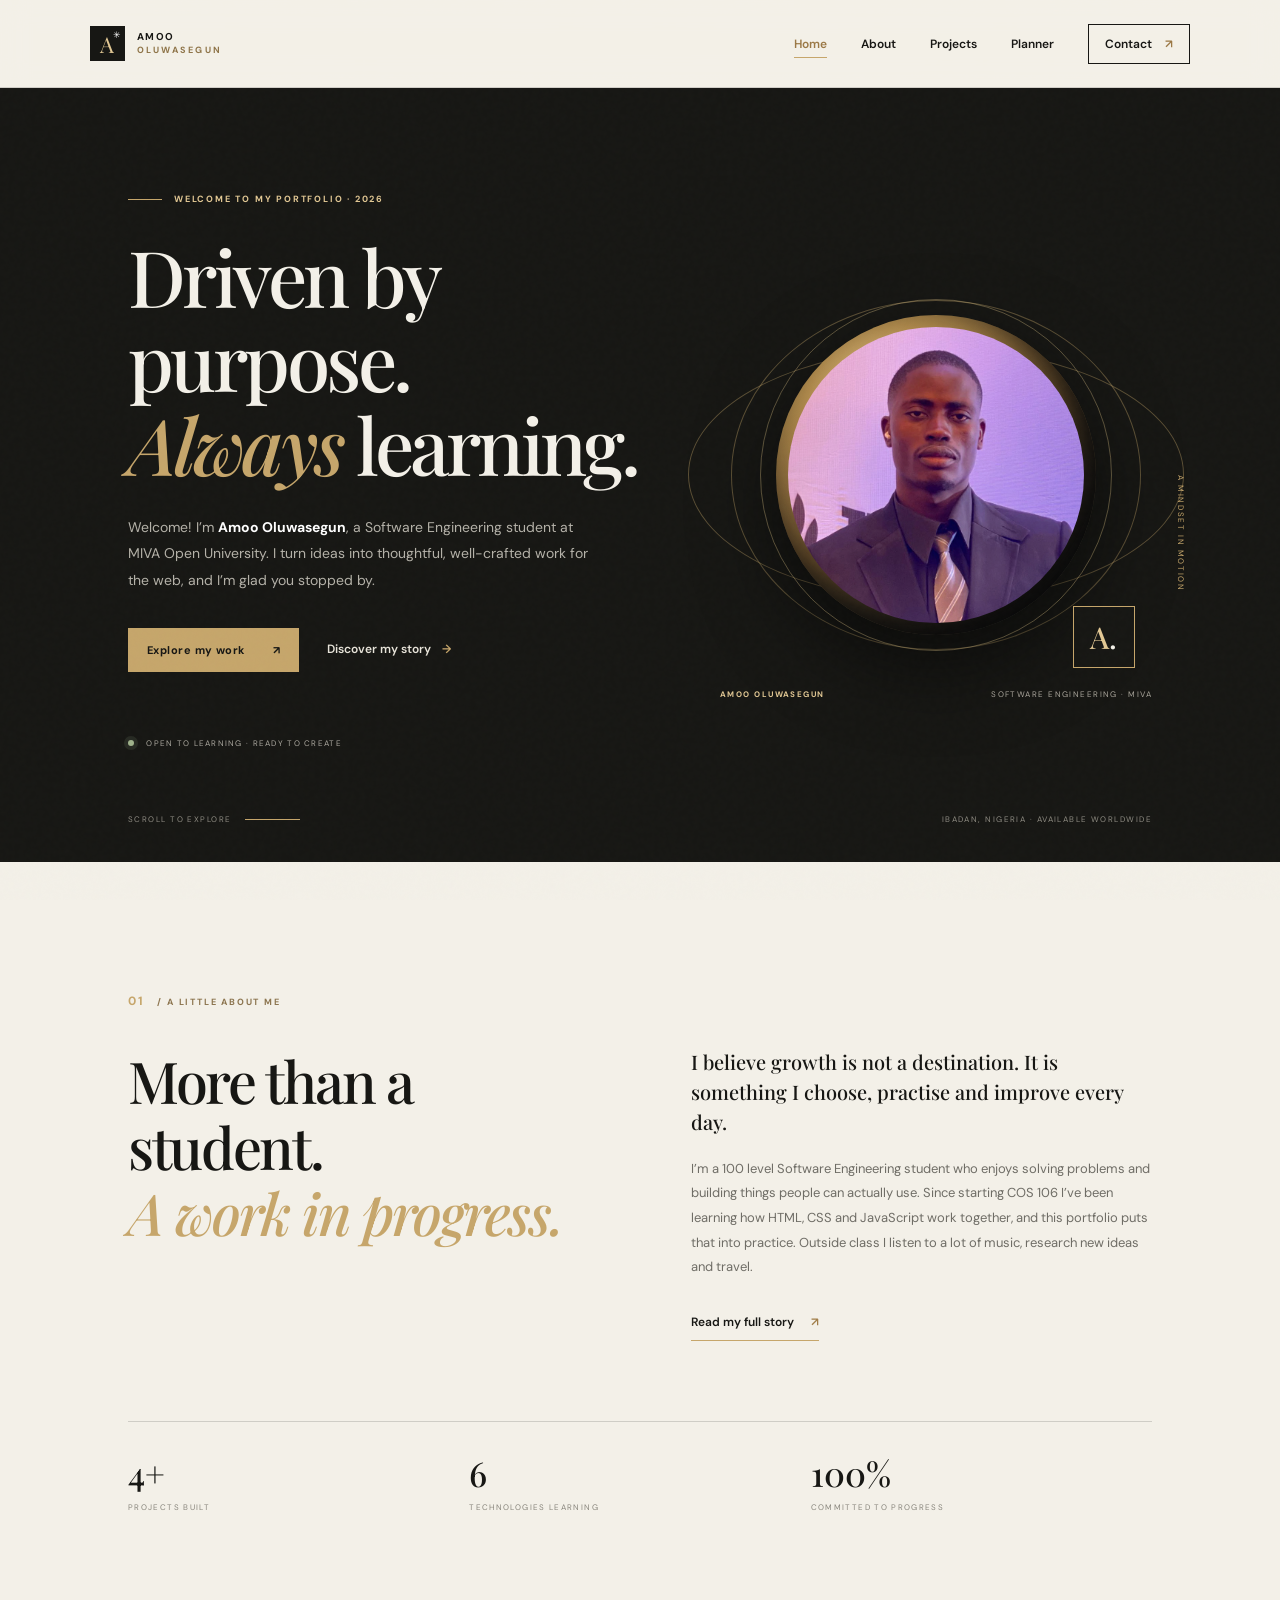
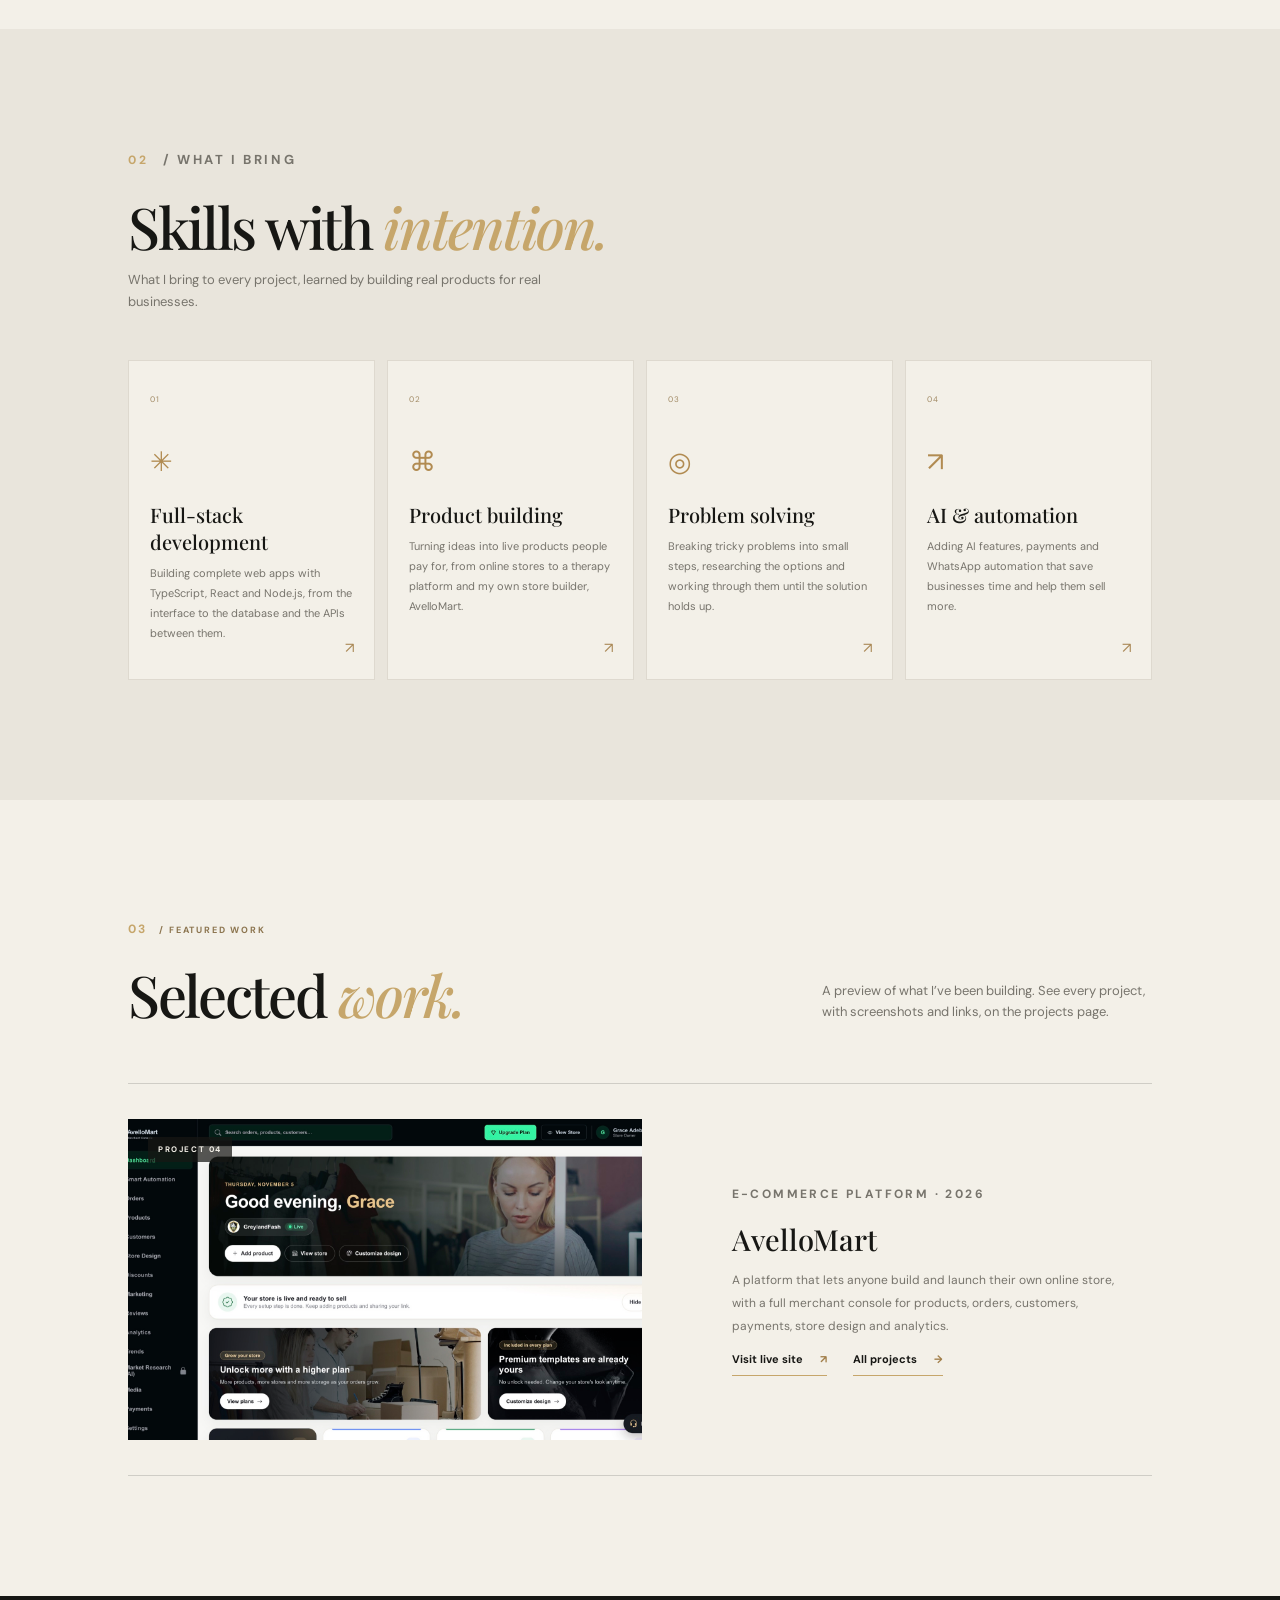
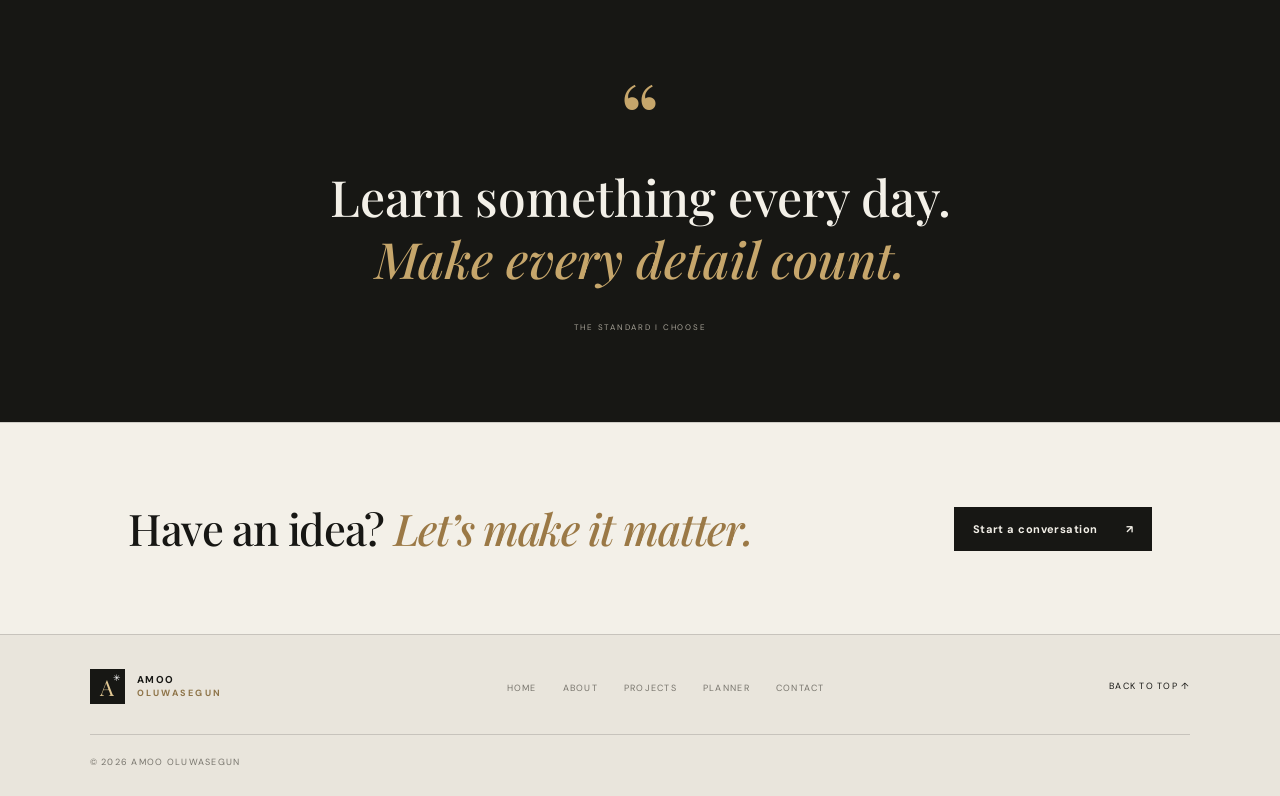
==== index.html @ 4a4f1aba "Initial commit: student portfolio and academic planner Five-page responsive portfolio for COS 106 (H" ====
<!DOCTYPE html>
<html lang="en" class="no-js">
<head>
  <meta charset="UTF-8">
  <meta name="viewport" content="width=device-width, initial-scale=1.0">
  <meta name="description" content="Personal portfolio of Amoo Oluwasegun, a Software Engineering student at MIVA Open University.">
  <meta name="author" content="Amoo Oluwasegun">
  <title>Amoo Oluwasegun | Student Portfolio</title>
  <link rel="icon" href="images/favicon.svg" type="image/svg+xml">
  <link rel="preconnect" href="https://fonts.googleapis.com">
  <link rel="preconnect" href="https://fonts.gstatic.com" crossorigin>
  <link href="https://fonts.googleapis.com/css2?family=DM+Sans:wght@400;500;600;700&family=Playfair+Display:ital,wght@0,500;0,600;0,700;1,500&display=swap" rel="stylesheet">
  <link rel="stylesheet" href="style.css">
</head>
<body id="top">
  <a class="skip-link" href="#main">Skip to main content</a>
  <div class="page-noise" aria-hidden="true"></div>

  <header class="site-header">
    <a class="brand" href="index.html" aria-label="Amoo Oluwasegun, home">
      <span class="brand-mark" aria-hidden="true">A<span>✳</span></span><span class="brand-name">AMOO <i>OLUWASEGUN</i></span>
    </a>
    <button class="menu-toggle" type="button" aria-label="Open navigation" aria-expanded="false" aria-controls="mainNav">
      <span></span><span></span>
    </button>
    <nav class="main-nav" id="mainNav" aria-label="Main navigation">
      <ul>
        <li><a href="index.html" aria-current="page">Home</a></li>
        <li><a href="about.html">About</a></li>
        <li><a href="projects.html">Projects</a></li>
        <li><a href="planner.html">Planner</a></li>
        <li><a href="contact.html" class="nav-contact">Contact <span aria-hidden="true">↗</span></a></li>
      </ul>
    </nav>
  </header>

  <main id="main">
    <!-- Hero: name, photograph and welcome message -->
    <section class="hero section-wrap" aria-labelledby="heroTitle">
      <div class="hero-copy reveal">
        <p class="eyebrow"><span class="eyebrow-line"></span> WELCOME TO MY PORTFOLIO · 2026</p>
        <h1 id="heroTitle">Driven by purpose.<br><em>Always</em> learning.</h1>
        <p class="hero-description">Welcome! I’m <strong>Amoo Oluwasegun</strong>, a Software Engineering student at MIVA Open University. I turn ideas into thoughtful, well-crafted work for the web, and I’m glad you stopped by.</p>
        <div class="hero-actions">
          <a class="button button-gold" href="projects.html">Explore my work <span aria-hidden="true">↗</span></a>
          <a class="text-link" href="about.html">Discover my story <span aria-hidden="true">→</span></a>
        </div>
        <p class="hero-footnote"><span class="status-dot"></span> OPEN TO LEARNING · READY TO CREATE</p>
      </div>

      <div class="hero-art reveal">
        <div class="art-orbit orbit-one" aria-hidden="true"></div>
        <div class="art-orbit orbit-two" aria-hidden="true"></div>
        <figure class="hero-portrait">
          <img src="images/profile-photo.jpg" alt="Portrait photograph of Amoo Oluwasegun in a black suit and tie" width="800" height="800">
        </figure>
        <div class="portrait-badge" aria-hidden="true">A<span>.</span></div>
        <div class="art-caption"><strong>AMOO OLUWASEGUN</strong><span>SOFTWARE ENGINEERING · MIVA</span></div>
        <div class="art-side-label" aria-hidden="true">A MINDSET IN MOTION</div>
      </div>

      <div class="hero-bottom" aria-hidden="true"><span>SCROLL TO EXPLORE</span><span class="scroll-line"></span><span>IBADAN, NIGERIA · AVAILABLE WORLDWIDE</span></div>
    </section>

    <!-- Brief biography -->
    <section class="intro section-wrap" aria-labelledby="bioTitle">
      <p class="section-kicker reveal"><span>01</span> / A LITTLE ABOUT ME</p>
      <div class="split">
        <h2 class="reveal" id="bioTitle">More than a student.<br><em>A work in progress.</em></h2>
        <div class="intro-text reveal">
          <p class="large-copy">I believe growth is not a destination. It is something I choose, practise and improve every day.</p>
          <p class="body-copy">I’m a 100 level Software Engineering student who enjoys solving problems and building 
            things people can actually use. Since starting COS 106 I’ve been learning how HTML, CSS and JavaScript work together, 
            and this portfolio puts that into practice. Outside class I listen to a lot of music, research new ideas and travel.</p>
          <a href="about.html" class="underlined-link">Read my full story <span aria-hidden="true">↗</span></a>
        </div>
      </div>
      <div class="stat-row reveal">
        <div><strong>4+</strong><span>PROJECTS BUILT</span></div>
        <div><strong>6</strong><span>TECHNOLOGIES LEARNING</span></div>
        <div><strong>100%</strong><span>COMMITTED TO PROGRESS</span></div>
      </div>
    </section>

    <!-- What I bring -->
    <section class="section section-alt section-wrap" aria-labelledby="skillsTitle">
      <div class="section-heading reveal">
        <p class="section-kicker"><span>02</span> / WHAT I BRING</p>
        <h2 id="skillsTitle">Skills with <em>intention.</em></h2>
        <p>What I bring to every project, learned by building real products for real businesses.</p>
      </div>
      <div class="skill-grid">
        <a class="skill-card reveal" href="about.html#skills"><span class="card-index">01</span><div class="skill-icon" aria-hidden="true">✳</div><h3>Full-stack development</h3><p>Building complete web apps with TypeScript, React and Node.js, from the interface to the database and the APIs between them.</p><span class="card-arrow" aria-hidden="true">↗</span></a>
        <a class="skill-card reveal" href="projects.html"><span class="card-index">02</span><div class="skill-icon" aria-hidden="true">⌘</div><h3>Product building</h3><p>Turning ideas into live products people pay for, from online stores to a therapy platform and my own store builder, AvelloMart.</p><span class="card-arrow" aria-hidden="true">↗</span></a>
        <a class="skill-card reveal" href="about.html#hobbies"><span class="card-index">03</span><div class="skill-icon" aria-hidden="true">◎</div><h3>Problem solving</h3><p>Breaking tricky problems into small steps, researching the options and working through them until the solution holds up.</p><span class="card-arrow" aria-hidden="true">↗</span></a>
        <a class="skill-card reveal" href="about.html#skills"><span class="card-index">04</span><div class="skill-icon" aria-hidden="true">↗</div><h3>AI &amp; automation</h3><p>Adding AI features, payments and WhatsApp automation that save businesses time and help them sell more.</p><span class="card-arrow" aria-hidden="true">↗</span></a>
      </div>
    </section>

    <!-- Featured work -->
    <section class="section section-wrap" aria-labelledby="featuredTitle">
      <div class="section-heading work-heading reveal">
        <div>
          <p class="section-kicker"><span>03</span> / FEATURED WORK</p>
          <h2 id="featuredTitle">Selected <em>work.</em></h2>
        </div>
        <p>A preview of what I’ve been building. See every project, with screenshots and links, on the projects page.</p>
      </div>
      <div class="project-list">
        <article class="project reveal">
          <figure class="project-shot">
            <img src="images/project-avellomart.jpg" alt="Screenshot of the AvelloMart merchant console dashboard with a sidebar menu, a store-is-live banner and quick actions to add products and customise the store design" width="1800" height="1020" loading="lazy">
            <figcaption>PROJECT 04</figcaption>
          </figure>
          <div class="project-info">
            <p class="project-meta">E-COMMERCE PLATFORM · 2026</p>
            <h3>AvelloMart</h3>
            <p>A platform that lets anyone build and launch their own online store, with a full merchant console for products, orders, customers, payments, store design and analytics.</p>
            <div class="project-links">
              <a href="https://avellomart.com" class="project-link" target="_blank" rel="noopener noreferrer">Visit live site <span aria-hidden="true">↗</span></a>
              <a href="projects.html" class="project-link">All projects <span aria-hidden="true">→</span></a>
            </div>
          </div>
        </article>
      </div>
    </section>

    <section class="quote-band" aria-label="Personal motto">
      <div class="quote-mark" aria-hidden="true">“</div>
      <blockquote>Learn something every day.<br><em>Make every detail count.</em></blockquote>
      <span>THE STANDARD I CHOOSE</span>
    </section>

    <section class="cta-band section-wrap" aria-label="Get in touch">
      <h2 class="reveal">Have an idea? <em>Let’s make it matter.</em></h2>
      <a class="button button-dark reveal" href="contact.html">Start a conversation <span aria-hidden="true">↗</span></a>
    </section>
  </main>

  <footer class="site-footer">
    <a class="brand" href="index.html" aria-label="Amoo Oluwasegun, home">
      <span class="brand-mark" aria-hidden="true">A<span>✳</span></span><span class="brand-name">AMOO <i>OLUWASEGUN</i></span>
    </a>
    <nav class="footer-nav" aria-label="Footer navigation">
      <ul>
        <li><a href="index.html" aria-current="page">Home</a></li>
        <li><a href="about.html">About</a></li>
        <li><a href="projects.html">Projects</a></li>
        <li><a href="planner.html">Planner</a></li>
        <li><a href="contact.html">Contact</a></li>
      </ul>
    </nav>
    <a href="#top" class="back-top">Back to top ↑</a>
    <div class="footer-bottom">
      <small>© <span id="year">2026</span> Amoo Oluwasegun</small>
    </div>
  </footer>

  <script src="js/main.js"></script>
</body>
</html>
---- style.css ----
/* ---------- 1. Design tokens ---------- */
:root {
  --ink: #171714;
  --ink-soft: #22221e;
  --paper: #f3f0e8;
  --paper-deep: #e9e5dc;
  --paper-dim: #d8d3c8;
  --gold: #c6a66b;
  --gold-light: #e2c894;
  --gold-deep: #9b7946;
  --muted: #77746c;
  --muted-dark: #b5b2a9;
  --line: rgba(23, 23, 20, 0.16);
  --line-dark: rgba(243, 240, 232, 0.14);
  --success: #5f7d4c;
  --danger: #a3473a;
  --serif: "Playfair Display", Georgia, serif;
  --sans: "DM Sans", Arial, sans-serif;
  --header-h: 88px;
  --ease: cubic-bezier(0.22, 0.61, 0.36, 1);
}

/* ---------- 2. Base & accessibility ---------- */
*,
*::before,
*::after {
  box-sizing: border-box;
}

html {
  scroll-behavior: smooth;
  scroll-padding-top: 100px;
}

body {
  margin: 0;
  background: var(--paper);
  color: var(--ink);
  font-family: var(--sans);
  font-size: 15px;
  line-height: 1.65;
  -webkit-font-smoothing: antialiased;
}

img,
video {
  max-width: 100%;
  height: auto;
  display: block;
}

h1,
h2,
h3,
p {
  margin-top: 0;
}

:focus-visible {
  outline: 2px solid var(--gold);
  outline-offset: 3px;
}

.skip-link {
  position: absolute;
  left: 16px;
  top: -60px;
  z-index: 100;
  background: var(--gold);
  color: var(--ink);
  padding: 10px 16px;
  font-weight: 700;
  font-size: 12px;
  text-decoration: none;
  transition: top 0.2s;
}

.skip-link:focus {
  top: 12px;
}

.visually-hidden {
  position: absolute !important;
  width: 1px;
  height: 1px;
  overflow: hidden;
  clip: rect(0 0 0 0);
  white-space: nowrap;
}

/* Subtle paper grain over the whole page */
.page-noise {
  position: fixed;
  inset: 0;
  pointer-events: none;
  z-index: 10;
  opacity: 0.12;
  background-image: url("data:image/svg+xml,%3Csvg viewBox='0 0 180 180' xmlns='http://www.w3.org/2000/svg'%3E%3Cfilter id='n'%3E%3CfeTurbulence type='fractalNoise' baseFrequency='.9' numOctaves='3' stitchTiles='stitch'/%3E%3C/filter%3E%3Crect width='100%25' height='100%25' filter='url(%23n)' opacity='.14'/%3E%3C/svg%3E");
}

/* ---------- 3. Header & navigation ---------- */
.site-header {
  height: var(--header-h);
  padding: 0 7vw;
  display: flex;
  align-items: center;
  justify-content: space-between;
  border-bottom: 1px solid var(--line);
  position: sticky;
  top: 0;
  background: rgba(243, 240, 232, 0.92);
  backdrop-filter: blur(14px);
  -webkit-backdrop-filter: blur(14px);
  z-index: 20;
  transition: box-shadow 0.3s;
}

.site-header.scrolled {
  box-shadow: 0 8px 30px rgba(23, 23, 20, 0.07);
}

.brand {
  display: flex;
  align-items: center;
  gap: 12px;
  text-decoration: none;
  color: var(--ink);
}

.brand-mark {
  width: 35px;
  height: 35px;
  background: var(--ink);
  color: var(--gold-light);
  display: grid;
  place-items: center;
  font-family: var(--serif);
  font-size: 22px;
  position: relative;
  transition: transform 0.4s var(--ease);
}

.brand:hover .brand-mark {
  transform: rotate(-8deg);
}

.brand-mark span {
  font-family: var(--sans);
  font-size: 9px;
  position: absolute;
  right: 4px;
  top: 2px;
  color: #fff;
}

.brand-name {
  font-size: 10px;
  letter-spacing: 0.16em;
  font-weight: 700;
  line-height: 1.5;
}

.brand-name i {
  display: block;
  font-style: normal;
  color: #8e7448;
  font-size: 9px;
  letter-spacing: 0.25em;
}

.main-nav ul {
  display: flex;
  align-items: center;
  gap: 34px;
  list-style: none;
  margin: 0;
  padding: 0;
}

.main-nav a {
  position: relative;
  color: var(--ink);
  text-decoration: none;
  font-size: 12px;
  font-weight: 600;
  padding: 6px 0;
  transition: color 0.2s;
}

/* Animated underline on hover / current page */
.main-nav a:not(.nav-contact)::after {
  content: "";
  position: absolute;
  left: 0;
  right: 0;
  bottom: 0;
  height: 1px;
  background: var(--gold);
  transform: scaleX(0);
  transform-origin: right;
  transition: transform 0.35s var(--ease);
}

.main-nav a:hover::after,
.main-nav a[aria-current="page"]::after {
  transform: scaleX(1);
  transform-origin: left;
}

.main-nav a:hover,
.main-nav a[aria-current="page"] {
  color: var(--gold-deep);
}

.main-nav .nav-contact {
  border: 1px solid var(--ink);
  padding: 11px 16px;
  transition: background 0.25s, color 0.25s;
}

.main-nav .nav-contact:hover,
.main-nav .nav-contact[aria-current="page"] {
  background: var(--ink);
  color: var(--paper);
}

.nav-contact span {
  color: var(--gold-deep);
  margin-left: 10px;
}

.menu-toggle {
  display: none;
  background: none;
  border: 0;
  cursor: pointer;
}

/* ---------- 4. Buttons & links ---------- */
.button {
  display: inline-flex;
  align-items: center;
  justify-content: center;
  gap: 28px;
  text-decoration: none;
  border: 0;
  padding: 15px 19px;
  font: 700 11px var(--sans);
  letter-spacing: 0.04em;
  cursor: pointer;
  transition: transform 0.2s, background 0.2s, color 0.2s;
}

.button:hover {
  transform: translateY(-3px);
}

.button span {
  transition: transform 0.25s var(--ease);
}

.button:hover span {
  transform: translate(3px, -3px);
}

.button-gold {
  background: var(--gold);
  color: var(--ink);
}

.button-gold:hover {
  background: var(--gold-light);
}

.button-dark {
  background: var(--ink);
  color: var(--paper);
}

.button-dark:hover {
  background: var(--ink-soft);
}

.button-ghost {
  background: transparent;
  color: var(--ink);
  border: 1px solid var(--line);
}

.button-ghost:hover {
  border-color: var(--ink);
}

.text-link {
  color: #e8e4da;
  text-decoration: none;
  font-size: 12px;
  font-weight: 600;
  transition: color 0.2s;
}

.text-link:hover {
  color: var(--gold-light);
}

.text-link span {
  margin-left: 8px;
  color: var(--gold);
}

.underlined-link,
.project-link {
  display: inline-block;
  color: var(--ink);
  text-decoration: none;
  font-size: 11px;
  font-weight: 700;
  border-bottom: 1px solid var(--gold);
  padding-bottom: 7px;
  transition: color 0.2s, border-color 0.2s;
}

.underlined-link {
  margin-top: 20px;
  font-size: 12px;
  font-weight: 600;
}

.underlined-link:hover,
.project-link:hover {
  color: var(--gold-deep);
  border-color: var(--ink);
}

.underlined-link span,
.project-link span {
  margin-left: 14px;
  color: #a17e49;
}

/* ---------- 5. Home hero ---------- */
.section-wrap {
  padding-left: 10vw;
  padding-right: 10vw;
}

.hero {
  min-height: 690px;
  background: var(--ink);
  color: var(--paper);
  padding-top: 104px;
  padding-bottom: 36px;
  position: relative;
  overflow: hidden;
  display: grid;
  grid-template-columns: 1.1fr 0.9fr;
  align-items: center;
  column-gap: 5vw;
}

.eyebrow,
.section-kicker,
.project-meta {
  font-size: 9px;
  letter-spacing: 0.2em;
  font-weight: 700;
}

.eyebrow {
  color: var(--gold-light);
  display: flex;
  align-items: center;
  gap: 12px;
}

.eyebrow-line {
  width: 34px;
  height: 1px;
  background: var(--gold);
}

h1 {
  font-family: var(--serif);
  font-size: clamp(48px, 6.1vw, 84px);
  font-weight: 500;
  line-height: 1.08;
  letter-spacing: -0.045em;
  margin: 27px 0;
}

h1 em,
h2 em {
  color: var(--gold);
  font-weight: 500;
}

.hero-description {
  max-width: 460px;
  color: var(--muted-dark);
  font-size: 14px;
  line-height: 1.9;
}

.hero-description strong {
  color: #fff;
}

.hero-actions {
  display: flex;
  align-items: center;
  flex-wrap: wrap;
  gap: 28px;
  margin-top: 34px;
}

.hero-footnote {
  font-size: 8px;
  letter-spacing: 0.16em;
  color: #aaa79e;
  margin-top: 65px;
}

.status-dot {
  display: inline-block;
  width: 6px;
  height: 6px;
  border-radius: 50%;
  background: #9fb28b;
  margin-right: 9px;
  box-shadow: 0 0 0 4px rgba(159, 178, 139, 0.12);
  animation: pulse 2.4s ease-in-out infinite;
}

.hero-art {
  height: 460px;
  position: relative;
  display: grid;
  place-items: center;
}

.art-orbit {
  position: absolute;
  border: 1px solid #c6a66b65;
  border-radius: 50%;
}

.orbit-one {
  width: 115%;
  height: 55%;
  animation: orbit-a 38s linear infinite;
}

.orbit-two {
  width: 95%;
  height: 76%;
  animation: orbit-b 52s linear infinite;
}

/* Student photograph inside the gold disc */
.hero-portrait {
  position: relative;
  width: min(28vw, 320px);
  aspect-ratio: 1;
  margin: 0;
  padding: 12px;
  border-radius: 50%;
  background: radial-gradient(circle at 35% 28%, #e4ca91 0, #b28c4d 26%, #72552f 56%, #2b2924 78%);
  box-shadow: inset -22px -25px 45px #090909, 0 30px 80px #0008;
}

.hero-portrait::after {
  content: "";
  position: absolute;
  inset: -16px;
  border: 1px solid #e5c88b55;
  border-radius: 50%;
}

.hero-portrait img {
  width: 100%;
  height: 100%;
  object-fit: cover;
  border-radius: 50%;
  filter: grayscale(0.1) contrast(1.04);
  transition: transform 0.8s var(--ease), filter 0.6s;
}

.hero-portrait:hover img {
  transform: scale(1.03);
  filter: none;
}

.portrait-badge {
  position: absolute;
  right: 4%;
  bottom: 8%;
  width: 62px;
  height: 62px;
  display: flex;
  align-items: center;
  justify-content: center;
  background: var(--ink);
  border: 1px solid var(--gold);
  color: var(--gold-light);
  font: 500 30px var(--serif);
  z-index: 2;
}

.portrait-badge span {
  color: var(--paper);
}

.art-caption {
  position: absolute;
  bottom: 4px;
  left: 0;
  right: 0;
  display: flex;
  justify-content: space-between;
  font-size: 8px;
  letter-spacing: 0.18em;
  color: #a9a59b;
}

.art-caption strong {
  color: var(--gold-light);
  font-weight: 700;
}

.art-side-label {
  position: absolute;
  right: -35px;
  top: 50%;
  writing-mode: vertical-rl;
  font-size: 8px;
  letter-spacing: 0.2em;
  color: var(--gold);
}

.hero-bottom {
  grid-column: 1 / -1;
  display: flex;
  align-items: center;
  gap: 14px;
  margin-top: 55px;
  font-size: 8px;
  letter-spacing: 0.18em;
  color: #8e8b82;
}

.scroll-line {
  height: 1px;
  width: 55px;
  background: var(--gold);
  transform-origin: left;
  animation: grow 2.6s var(--ease) infinite;
}

.hero-bottom span:last-child {
  margin-left: auto;
}

/* ---------- 6. Inner-page hero & breadcrumb ---------- */
.page-hero {
  background: var(--ink);
  color: var(--paper);
  padding-top: 70px;
  padding-bottom: 90px;
  position: relative;
  overflow: hidden;
}

.page-hero::before,
.page-hero::after {
  content: "";
  position: absolute;
  border-radius: 50%;
  border: 1px solid #c6a66b45;
  pointer-events: none;
}

.page-hero::before {
  width: 520px;
  height: 520px;
  right: -140px;
  top: -170px;
  box-shadow: 0 0 0 40px #c6a66b08, 0 0 0 90px #c6a66b05;
}

.page-hero::after {
  width: 260px;
  height: 260px;
  right: 9vw;
  bottom: -150px;
  background: radial-gradient(circle at 35% 28%, #e4ca9155 0, #72552f33 60%, transparent 70%);
}

.page-hero h1 {
  max-width: 840px;
  position: relative;
}

.page-hero .lead {
  max-width: 540px;
  color: var(--muted-dark);
  font-size: 14px;
  line-height: 1.9;
  position: relative;
}

.breadcrumb {
  list-style: none;
  display: flex;
  gap: 10px;
  padding: 0;
  margin: 0 0 54px;
  font-size: 9px;
  letter-spacing: 0.2em;
  font-weight: 700;
  text-transform: uppercase;
  color: #8e8b82;
}

.breadcrumb li + li::before {
  content: "/";
  margin-right: 10px;
  color: var(--gold);
}

.breadcrumb a {
  color: var(--muted-dark);
  text-decoration: none;
}

.breadcrumb a:hover {
  color: var(--gold-light);
}

.breadcrumb [aria-current="page"] {
  color: var(--gold-light);
}

/* ---------- 7. Shared section patterns ---------- */
.section {
  padding-top: 120px;
  padding-bottom: 120px;
}

.section-alt {
  background: var(--paper-deep);
}

.section-kicker {
  color: #8c754f;
}

.section-kicker span {
  color: var(--gold);
  font-size: 12px;
  margin-right: 9px;
}

.section-heading {
  max-width: 680px;
}

.section-heading h2 {
  margin: 22px 0 10px;
}

.intro h2,
.section-heading h2,
.contact h2,
.split h2 {
  font: 500 clamp(38px, 4.5vw, 60px) / 1.15 var(--serif);
  letter-spacing: -0.04em;
}

.section-heading > p,
.work-heading > p {
  font-size: 13px;
  color: var(--muted);
  max-width: 460px;
}

.work-heading {
  display: flex;
  justify-content: space-between;
  align-items: end;
  max-width: none;
  gap: 40px;
}

.work-heading > p {
  max-width: 330px;
  margin-bottom: 15px;
}

.body-copy {
  color: #6f6d66;
  font-size: 13px;
  line-height: 1.9;
}

.large-copy {
  font: 500 20px / 1.5 var(--serif);
}

.split {
  display: grid;
  grid-template-columns: 1fr 1fr;
  gap: 8vw;
  margin-top: 35px;
}

/* ---------- 8. Home: intro, skills, featured work ---------- */
.intro {
  padding-top: 130px;
  padding-bottom: 115px;
}

.intro-text {
  max-width: 500px;
}

.stat-row {
  display: grid;
  grid-template-columns: repeat(3, 1fr);
  border-top: 1px solid var(--line);
  margin-top: 80px;
  padding-top: 28px;
}

.stat-row div {
  display: flex;
  flex-direction: column;
  gap: 5px;
}

.stat-row strong {
  font: 500 34px var(--serif);
}

.stat-row span {
  font-size: 8px;
  letter-spacing: 0.17em;
  color: #88857c;
}

.skill-grid {
  display: grid;
  grid-template-columns: repeat(4, 1fr);
  gap: 12px;
  margin-top: 48px;
}

.skill-card {
  min-height: 270px;
  background: var(--paper);
  padding: 24px 21px;
  position: relative;
  border: 1px solid #ded9cf;
  color: inherit;
  text-decoration: none;
  display: block;
  transition: transform 0.25s, box-shadow 0.25s, border-color 0.25s;
}

.skill-card:hover {
  transform: translateY(-7px);
  box-shadow: 0 15px 35px #26201612;
  border-color: var(--gold);
}

.card-index {
  font-size: 8px;
  letter-spacing: 0.15em;
  color: #a18a65;
}

.skill-icon {
  font-size: 27px;
  color: #b18b51;
  margin: 30px 0 17px;
  transition: transform 0.4s var(--ease);
}

.skill-card:hover .skill-icon {
  transform: rotate(-12deg) scale(1.1);
}

.skill-card h3 {
  font: 500 20px var(--serif);
  margin-bottom: 9px;
}

.skill-card p {
  font-size: 11px;
  color: var(--muted);
  line-height: 1.8;
}

.card-arrow {
  position: absolute;
  right: 20px;
  bottom: 18px;
  color: #aa8957;
  transition: transform 0.25s var(--ease);
}

.skill-card:hover .card-arrow {
  transform: translate(3px, -3px);
}

/* ---------- 9. Projects page ---------- */
.project-list {
  margin-top: 45px;
}

.project {
  display: grid;
  grid-template-columns: 1.1fr 0.9fr;
  gap: 7vw;
  padding: 35px 0;
  border-top: 1px solid var(--line);
  align-items: center;
}

.project:last-child {
  border-bottom: 1px solid var(--line);
}

.project[hidden] {
  display: none;
}

.project-shot {
  margin: 0;
  position: relative;
  overflow: hidden;
  background: #20201d;
}

.project-shot img {
  width: 100%;
  aspect-ratio: 16 / 10;
  object-fit: cover;
  transition: transform 0.9s var(--ease);
}

.project:hover .project-shot img {
  transform: scale(1.035);
}

.project-shot figcaption {
  position: absolute;
  top: 18px;
  left: 20px;
  font-size: 8px;
  letter-spacing: 0.2em;
  font-weight: 700;
  color: var(--paper);
  background: rgba(23, 23, 20, 0.72);
  padding: 6px 10px;
}

.project-info {
  max-width: 400px;
}

.project-meta {
  color: #9a7d50;
}

.project-info h3 {
  font: 500 29px / 1.2 var(--serif);
  margin: 17px 0 12px;
}

.project-info p {
  font-size: 12px;
  color: var(--muted);
  line-height: 1.9;
}

.tag-list {
  list-style: none;
  display: flex;
  flex-wrap: wrap;
  gap: 6px;
  padding: 0;
  margin: 0 0 18px;
}

.tag-list li {
  font-size: 9px;
  letter-spacing: 0.12em;
  font-weight: 700;
  text-transform: uppercase;
  border: 1px solid var(--line);
  padding: 5px 9px;
  color: #6c6a63;
}

.project-links {
  display: flex;
  flex-wrap: wrap;
  gap: 26px;
}

.filter-bar {
  display: flex;
  flex-wrap: wrap;
  align-items: center;
  gap: 8px;
  margin-top: 40px;
}

.filter-btn {
  font: 700 10px var(--sans);
  letter-spacing: 0.14em;
  text-transform: uppercase;
  background: transparent;
  border: 1px solid var(--line);
  color: var(--ink);
  padding: 10px 16px;
  cursor: pointer;
  transition: background 0.2s, color 0.2s, border-color 0.2s;
}

.filter-btn:hover {
  border-color: var(--ink);
}

.filter-btn.active {
  background: var(--ink);
  color: var(--paper);
  border-color: var(--ink);
}

.filter-count {
  margin-left: auto;
  font-size: 10px;
  letter-spacing: 0.12em;
  color: var(--muted);
}

/* Data tables (education, project summary) */
.table-wrap {
  margin-top: 45px;
  overflow-x: auto;
  border-top: 1px solid var(--ink);
}

.data-table {
  width: 100%;
  border-collapse: collapse;
  font-size: 13px;
  min-width: 620px;
}

.data-table caption {
  caption-side: bottom;
  text-align: left;
  font-size: 10px;
  color: var(--muted);
  padding-top: 14px;
  letter-spacing: 0.04em;
}

.data-table th,
.data-table td {
  text-align: left;
  padding: 18px 16px 18px 0;
  border-bottom: 1px solid var(--line);
  vertical-align: top;
}

.data-table thead th {
  font-size: 9px;
  letter-spacing: 0.18em;
  text-transform: uppercase;
  color: #8c754f;
  font-weight: 700;
}

.data-table tbody th {
  font: 500 18px / 1.3 var(--serif);
}

.data-table tbody tr {
  transition: background 0.2s;
}

.data-table tbody tr:hover {
  background: rgba(198, 166, 107, 0.09);
}

.data-table td small {
  display: block;
  color: var(--muted);
  font-size: 11px;
}

.pill {
  display: inline-block;
  font-size: 9px;
  letter-spacing: 0.12em;
  font-weight: 700;
  text-transform: uppercase;
  padding: 4px 9px;
  border: 1px solid currentColor;
  white-space: nowrap;
}

.pill-progress {
  color: var(--gold-deep);
}

.pill-done {
  color: var(--success);
}

/* ---------- 10. About page ---------- */
.goal-list {
  list-style: none;
  counter-reset: goal;
  padding: 0;
  margin: 0;
}

.goal-list li {
  counter-increment: goal;
  display: grid;
  grid-template-columns: 54px 1fr;
  gap: 4px 16px;
  padding: 22px 0;
  border-top: 1px solid var(--line);
}

.goal-list li:last-child {
  border-bottom: 1px solid var(--line);
}

.goal-list li::before {
  content: "0" counter(goal);
  grid-row: span 2;
  font: 500 30px / 1 var(--serif);
  color: var(--gold);
}

.goal-list strong {
  font: 500 19px var(--serif);
}

.goal-list span {
  font-size: 12px;
  color: var(--muted);
  line-height: 1.8;
}

.meter-list {
  list-style: none;
  padding: 0;
  margin: 48px 0 0;
  display: grid;
  grid-template-columns: 1fr 1fr;
  gap: 30px 7vw;
}

.meter-head {
  display: flex;
  justify-content: space-between;
  font-size: 12px;
  font-weight: 600;
  margin-bottom: 10px;
}

.meter-head span:last-child {
  color: var(--gold-deep);
  font-variant-numeric: tabular-nums;
}

.meter {
  height: 3px;
  background: var(--paper-dim);
  overflow: hidden;
}

.meter span {
  display: block;
  height: 100%;
  width: var(--level);
  background: linear-gradient(90deg, var(--gold-deep), var(--gold));
  transform: scaleX(0);
  transform-origin: left;
  transition: transform 1.4s var(--ease) 0.2s;
}

.visible .meter span {
  transform: scaleX(1);
}

.also-list {
  margin-top: 46px;
  display: flex;
  flex-wrap: wrap;
  align-items: center;
  gap: 8px;
}

.also-list p {
  margin: 0 12px 0 0;
  font-size: 9px;
  letter-spacing: 0.2em;
  font-weight: 700;
  color: #8c754f;
}

.also-list .tag-list {
  margin: 0;
}

.media-grid {
  display: grid;
  grid-template-columns: 1.3fr 0.7fr;
  gap: 6vw;
  align-items: center;
  margin-top: 45px;
}

.video-frame {
  margin: 0;
  background: var(--ink);
  padding: 14px;
  box-shadow: 18px 20px 0 var(--gold);
}

.video-frame video {
  width: 100%;
  aspect-ratio: 16 / 9;
  background: #000;
  object-fit: cover;
}

.media-title {
  font: 500 clamp(34px, 3.6vw, 48px) / 1.15 var(--serif);
  letter-spacing: -0.03em;
  margin: 22px 0 14px;
}

.video-frame figcaption {
  font-size: 9px;
  letter-spacing: 0.16em;
  color: #a5a196;
  padding-top: 12px;
}

.hobby-grid {
  list-style: none;
  padding: 0;
  margin: 48px 0 0;
  display: grid;
  grid-template-columns: repeat(3, 1fr);
  gap: 1px;
  background: var(--line);
  border: 1px solid var(--line);
}

.hobby-grid li {
  background: var(--paper);
  padding: 30px 26px;
  transition: background 0.3s;
}

.hobby-grid li:hover {
  background: #fbf9f4;
}

.hobby-icon {
  font-size: 24px;
  color: #b18b51;
  display: inline-block;
  transition: transform 0.4s var(--ease);
}

.hobby-grid li:hover .hobby-icon {
  transform: translateY(-4px) rotate(-8deg);
}

.hobby-grid h3 {
  font: 500 19px var(--serif);
  margin: 14px 0 6px;
}

.hobby-grid p {
  font-size: 12px;
  color: var(--muted);
  margin: 0;
  line-height: 1.8;
}

/* ---------- 11. Academic planner ---------- */
.planner-grid {
  display: grid;
  grid-template-columns: 0.42fr 0.58fr;
  gap: 5vw;
  align-items: start;
}

.planner-side {
  position: sticky;
  top: calc(var(--header-h) + 24px);
  display: grid;
  gap: 18px;
}

.panel {
  background: var(--paper-deep);
  border: 1px solid #ded9cf;
  padding: 28px;
}

.panel-dark {
  background: var(--ink);
  color: var(--paper);
  border-color: var(--ink);
}

.panel h2 {
  font: 500 26px / 1.2 var(--serif);
  margin-bottom: 6px;
}

.panel > p {
  font-size: 12px;
  color: var(--muted);
}

.field {
  display: flex;
  flex-direction: column;
  margin-bottom: 18px;
}

.field label {
  font-size: 10px;
  font-weight: 700;
  margin-bottom: 7px;
  letter-spacing: 0.04em;
}

.field label .optional {
  color: var(--muted);
  font-weight: 500;
}

.field input,
.field select,
.field textarea {
  font: 13px var(--sans);
  background: transparent;
  border: 0;
  border-bottom: 1px solid #c9c3b7;
  padding: 11px 0;
  outline: none;
  color: var(--ink);
  border-radius: 0;
  transition: border-color 0.2s;
}

.field select {
  appearance: none;
  -webkit-appearance: none;
  cursor: pointer;
  background-image: url("data:image/svg+xml,%3Csvg xmlns='http://www.w3.org/2000/svg' width='10' height='6' viewBox='0 0 10 6'%3E%3Cpath d='M1 1l4 4 4-4' fill='none' stroke='%239b7946' stroke-width='1.4'/%3E%3C/svg%3E");
  background-repeat: no-repeat;
  background-position: right 2px center;
}

.field textarea {
  resize: vertical;
  min-height: 110px;
}

.field input:focus,
.field select:focus,
.field textarea:focus {
  border-color: var(--gold-deep);
}

.field input::placeholder,
.field textarea::placeholder {
  color: #aaa69d;
}

.field-row {
  display: grid;
  grid-template-columns: 1fr 1fr;
  gap: 18px;
}

.field.has-error input,
.field.has-error textarea {
  border-color: var(--danger);
}

.field.is-valid input,
.field.is-valid textarea {
  border-color: var(--success);
}

.error-message {
  font-size: 11px;
  color: var(--danger);
  min-height: 0;
  margin-top: 6px;
}

.error-message:empty {
  display: none;
}

.panel .button {
  width: 100%;
  justify-content: space-between;
}

.stat-grid {
  display: grid;
  grid-template-columns: repeat(3, 1fr);
  gap: 10px;
  margin: 18px 0 22px;
}

.stat-grid div {
  border-top: 1px solid var(--line-dark);
  padding-top: 10px;
}

.stat-grid strong {
  display: block;
  font: 500 32px / 1.1 var(--serif);
  color: var(--gold-light);
  font-variant-numeric: tabular-nums;
}

.stat-grid span {
  font-size: 8px;
  letter-spacing: 0.17em;
  color: #a5a196;
}

.progress-label {
  display: flex;
  justify-content: space-between;
  font-size: 10px;
  letter-spacing: 0.12em;
  color: #a5a196;
  margin-bottom: 8px;
}

.progress-label strong {
  color: var(--paper);
}

.progress-track {
  height: 4px;
  background: #34332d;
  overflow: hidden;
}

.progress-fill {
  height: 100%;
  width: 0;
  background: linear-gradient(90deg, var(--gold-deep), var(--gold-light));
  transition: width 0.6s var(--ease);
}

.progress-message {
  margin: 14px 0 0;
  font: italic 500 15px var(--serif);
  color: var(--paper-dim);
}

.task-toolbar {
  display: flex;
  flex-wrap: wrap;
  align-items: center;
  justify-content: space-between;
  gap: 14px;
  padding-bottom: 18px;
  border-bottom: 1px solid var(--ink);
}

.task-toolbar h2 {
  font: 500 32px / 1.2 var(--serif);
  margin: 0;
}

.task-filters {
  display: flex;
  gap: 6px;
}

.task-filters .filter-btn {
  padding: 8px 12px;
}

.task-list {
  list-style: none;
  padding: 0;
  margin: 0;
}

.task {
  display: grid;
  grid-template-columns: auto 1fr auto;
  gap: 16px;
  align-items: center;
  padding: 18px 4px;
  border-bottom: 1px solid var(--line);
  animation: task-in 0.45s var(--ease);
  transition: opacity 0.3s, transform 0.3s, background 0.2s;
}

.task:hover {
  background: rgba(198, 166, 107, 0.06);
}

.task.removing {
  opacity: 0;
  transform: translateX(30px);
}

.task-check {
  position: relative;
  width: 24px;
  height: 24px;
}

.task-check input {
  position: absolute;
  inset: 0;
  opacity: 0;
  margin: 0;
  cursor: pointer;
}

.task-check span {
  display: grid;
  place-items: center;
  width: 24px;
  height: 24px;
  border: 1px solid #b9b2a4;
  border-radius: 50%;
  pointer-events: none;
  transition: background 0.25s, border-color 0.25s;
}

.task-check span::after {
  content: "";
  width: 9px;
  height: 5px;
  border-left: 1.5px solid var(--ink);
  border-bottom: 1.5px solid var(--ink);
  transform: rotate(-45deg) scale(0);
  margin-top: -2px;
  transition: transform 0.25s var(--ease);
}

.task-check input:checked + span {
  background: var(--gold);
  border-color: var(--gold);
}

.task-check input:checked + span::after {
  transform: rotate(-45deg) scale(1);
}

.task-check input:focus-visible + span {
  outline: 2px solid var(--gold);
  outline-offset: 3px;
}

.task-title {
  font: 500 17px / 1.35 var(--serif);
  margin: 0 0 4px;
  overflow-wrap: anywhere;
  position: relative;
  display: inline;
  background-image: linear-gradient(var(--muted), var(--muted));
  background-repeat: no-repeat;
  background-position: 0 55%;
  background-size: 0 1px;
  transition: background-size 0.35s var(--ease), color 0.3s;
}

.task.completed .task-title {
  color: var(--muted);
  background-size: 100% 1px;
}

.task-meta {
  display: flex;
  flex-wrap: wrap;
  align-items: center;
  gap: 6px 14px;
  font-size: 10px;
  letter-spacing: 0.08em;
  color: var(--muted);
  margin-top: 6px;
}

.task-meta .overdue {
  color: var(--danger);
  font-weight: 700;
}

.task-meta .due-soon {
  color: var(--gold-deep);
  font-weight: 700;
}

.priority {
  font-size: 8px;
  letter-spacing: 0.16em;
  font-weight: 700;
  text-transform: uppercase;
  padding: 3px 7px;
}

.priority-high {
  background: var(--ink);
  color: var(--gold-light);
}

.priority-medium {
  background: #e3d6bb;
  color: #6b5330;
}

.priority-low {
  border: 1px solid var(--line);
  color: var(--muted);
}

.task-delete {
  width: 34px;
  height: 34px;
  border: 1px solid transparent;
  background: none;
  color: var(--muted);
  font-size: 18px;
  line-height: 1;
  cursor: pointer;
  transition: color 0.2s, border-color 0.2s, transform 0.2s;
}

.task-delete:hover {
  color: var(--danger);
  border-color: var(--line);
  transform: rotate(90deg);
}

.empty-state {
  text-align: center;
  padding: 60px 20px;
  color: var(--muted);
}

.empty-state[hidden] {
  display: none;
}

.empty-state .big {
  font: 500 64px / 1 var(--serif);
  color: var(--paper-dim);
}

.empty-state p {
  font-size: 13px;
  margin: 10px 0 0;
}

.task-footer {
  display: flex;
  justify-content: space-between;
  align-items: center;
  padding-top: 16px;
  font-size: 11px;
  color: var(--muted);
}

.link-button {
  background: none;
  border: 0;
  font: 700 11px var(--sans);
  color: var(--ink);
  border-bottom: 1px solid var(--gold);
  padding: 0 0 4px;
  cursor: pointer;
}

.link-button:hover {
  color: var(--danger);
}

.link-button:disabled {
  opacity: 0.4;
  cursor: not-allowed;
}

/* ---------- 12. Contact page & validation ---------- */
.contact-grid {
  display: grid;
  grid-template-columns: 0.9fr 1fr;
  gap: 8vw;
  margin-top: 35px;
}

.contact h2 {
  margin-bottom: 22px;
}

.contact .panel h2 {
  margin-bottom: 6px;
}

.email-link {
  display: inline-block;
  margin-top: 18px;
  color: var(--ink);
  font: 500 18px var(--serif);
  text-decoration: none;
  border-bottom: 1px solid var(--gold);
  padding-bottom: 7px;
}

.email-link span {
  color: #a17e49;
  margin-left: 18px;
}

.detail-list {
  margin: 40px 0 0;
  border-top: 1px solid var(--line);
}

.detail-list div {
  display: grid;
  grid-template-columns: 130px 1fr;
  padding: 16px 0;
  border-bottom: 1px solid var(--line);
}

.detail-list dt {
  font-size: 9px;
  letter-spacing: 0.2em;
  font-weight: 700;
  color: #8c754f;
  padding-top: 3px;
}

.detail-list dd {
  margin: 0;
  font-size: 13px;
}

.detail-list a {
  color: var(--ink);
}

.social-list {
  list-style: none;
  padding: 0;
  margin: 26px 0 0;
  display: flex;
  flex-wrap: wrap;
  gap: 8px;
}

.social-list a {
  display: inline-block;
  font-size: 10px;
  letter-spacing: 0.14em;
  font-weight: 700;
  color: var(--ink);
  text-decoration: none;
  border: 1px solid var(--line);
  padding: 9px 13px;
  transition: background 0.2s, color 0.2s;
}

.social-list a:hover {
  background: var(--ink);
  color: var(--paper);
}

.contact-form .form-intro {
  font-size: 12px;
  color: var(--muted);
  margin-bottom: 26px;
}

.char-count {
  font-size: 10px;
  color: var(--muted);
  text-align: right;
  margin-top: 6px;
}

.form-actions {
  display: flex;
  flex-wrap: wrap;
  align-items: center;
  gap: 18px;
  margin-top: 6px;
}

.form-note {
  font-size: 10px;
  color: #89867d;
  margin: 0;
}

.form-success {
  background: var(--ink);
  color: var(--paper);
  padding: 34px;
  animation: task-in 0.5s var(--ease);
}

.form-success[hidden] {
  display: none;
}

.form-success .success-mark {
  width: 46px;
  height: 46px;
  border-radius: 50%;
  background: var(--gold);
  color: var(--ink);
  display: grid;
  place-items: center;
  font-size: 20px;
  margin-bottom: 18px;
}

.form-success h3 {
  font: 500 28px / 1.2 var(--serif);
  margin-bottom: 8px;
}

.form-success p {
  font-size: 13px;
  color: var(--muted-dark);
}

.form-success .form-actions {
  margin-top: 22px;
}

.form-success .link-button {
  color: var(--paper);
}

.form-success .text-link {
  font-size: 11px;
}

.shake {
  animation: shake 0.4s;
}

/* ---------- 13. Quote band, CTA, footer ---------- */
.quote-band {
  background: var(--ink);
  color: var(--paper);
  text-align: center;
  padding: 90px 20px 85px;
}

.quote-mark {
  font: 100px / 0.6 var(--serif);
  color: var(--gold);
}

.quote-band blockquote {
  font: 500 clamp(32px, 4vw, 50px) / 1.25 var(--serif);
  margin: 20px 0 22px;
}

.quote-band blockquote em {
  color: var(--gold);
  font-weight: 500;
}

.quote-band > span {
  font-size: 8px;
  letter-spacing: 0.22em;
  color: #a5a196;
}

.cta-band {
  display: flex;
  align-items: center;
  justify-content: space-between;
  gap: 30px;
  padding-top: 80px;
  padding-bottom: 80px;
  border-top: 1px solid var(--line);
}

.cta-band h2 {
  font: 500 clamp(30px, 3.4vw, 46px) / 1.15 var(--serif);
  letter-spacing: -0.03em;
  margin: 0;
}

.cta-band h2 em {
  color: var(--gold-deep);
}

.site-footer {
  background: var(--paper-deep);
  border-top: 1px solid var(--line);
  padding: 34px 7vw 27px;
  display: grid;
  grid-template-columns: auto 1fr auto;
  align-items: center;
  gap: 30px;
}

.footer-nav ul {
  list-style: none;
  display: flex;
  justify-content: center;
  flex-wrap: wrap;
  gap: 8px 26px;
  margin: 0;
  padding: 0;
}

.footer-nav a,
.site-footer small,
.back-top {
  font-size: 9px;
  letter-spacing: 0.14em;
  color: var(--muted);
  text-decoration: none;
  text-transform: uppercase;
}

.footer-nav a:hover,
.back-top:hover {
  color: var(--gold-deep);
}

.footer-bottom {
  grid-column: 1 / -1;
  display: flex;
  justify-content: space-between;
  gap: 20px;
  padding-top: 20px;
  border-top: 1px solid var(--line);
}

.back-top {
  color: var(--ink);
}

/* ---------- 14. Animations ---------- */
.reveal {
  opacity: 0;
  transform: translateY(22px);
  transition: opacity 0.7s ease, transform 0.7s ease;
}

.reveal.visible {
  opacity: 1;
  transform: translateY(0);
}

/* Without JavaScript, show everything */
.no-js .reveal {
  opacity: 1;
  transform: none;
}

@keyframes orbit-a {
  from { transform: rotate(-28deg); }
  to { transform: rotate(332deg); }
}

@keyframes orbit-b {
  from { transform: rotate(58deg); }
  to { transform: rotate(-302deg); }
}

@keyframes pulse {
  0%, 100% { box-shadow: 0 0 0 4px rgba(159, 178, 139, 0.12); }
  50% { box-shadow: 0 0 0 8px rgba(159, 178, 139, 0.05); }
}

@keyframes grow {
  0% { transform: scaleX(0); opacity: 1; }
  70% { transform: scaleX(1); opacity: 1; }
  100% { transform: scaleX(1); opacity: 0; }
}

@keyframes task-in {
  from { opacity: 0; transform: translateY(-8px); }
  to { opacity: 1; transform: translateY(0); }
}

@keyframes shake {
  0%, 100% { transform: translateX(0); }
  25% { transform: translateX(-6px); }
  50% { transform: translateX(6px); }
  75% { transform: translateX(-3px); }
}

/* ---------- 15. Responsive breakpoints ---------- */

/* Tablet */
@media (max-width: 960px) {
  .section-wrap {
    padding-left: 7vw;
    padding-right: 7vw;
  }

  .site-header {
    height: 72px;
    padding: 0 6vw;
  }

  :root {
    --header-h: 72px;
  }

  /* Hamburger navigation */
  .menu-toggle {
    display: flex;
    flex-direction: column;
    gap: 6px;
    padding: 10px;
  }

  .menu-toggle span {
    width: 23px;
    height: 1px;
    background: var(--ink);
    transition: transform 0.3s var(--ease);
  }

  .menu-toggle[aria-expanded="true"] span:first-child {
    transform: translateY(3.5px) rotate(45deg);
  }

  .menu-toggle[aria-expanded="true"] span:last-child {
    transform: translateY(-3.5px) rotate(-45deg);
  }

  .main-nav {
    position: absolute;
    top: 71px;
    left: 0;
    right: 0;
    background: var(--paper);
    border-bottom: 1px solid var(--line);
    max-height: 0;
    overflow: hidden;
    visibility: hidden;
    transition: max-height 0.4s var(--ease), visibility 0.4s;
  }

  .main-nav.open {
    max-height: 420px;
    visibility: visible;
  }

  .main-nav ul {
    flex-direction: column;
    align-items: flex-start;
    gap: 20px;
    padding: 25px 7vw 30px;
  }

  .main-nav a {
    font-size: 15px;
  }

  .main-nav .nav-contact {
    padding: 9px 13px;
  }

  .hero {
    grid-template-columns: 1fr 0.8fr;
  }

  .hero-art {
    height: 380px;
  }

  .skill-grid {
    grid-template-columns: repeat(2, 1fr);
  }

  .project {
    gap: 4vw;
  }

  .planner-grid {
    grid-template-columns: 1fr;
  }

  .planner-side {
    position: static;
    grid-template-columns: 1fr 1fr;
  }

  .hobby-grid {
    grid-template-columns: repeat(2, 1fr);
  }

  .media-grid {
    grid-template-columns: 1fr;
  }

  .site-footer {
    grid-template-columns: 1fr;
    justify-items: start;
  }

  .footer-nav ul {
    justify-content: flex-start;
  }
}

/* Mobile */
@media (max-width: 650px) {
  .hero {
    display: block;
    padding-top: 75px;
    min-height: auto;
  }

  .hero h1 {
    font-size: clamp(44px, 12vw, 64px);
  }

  .hero-art {
    height: 340px;
    margin-top: 30px;
    overflow: hidden;
  }

  .hero-portrait {
    width: 220px;
  }

  /* Keep the orbit rings inside the screen */
  .orbit-one {
    width: 96%;
  }

  .orbit-two {
    width: 82%;
  }

  /* Too cramped on phones: it overlapped the badge */
  .art-side-label {
    display: none;
  }

  /* Smaller badge, tucked against the photo and clear of the caption */
  .portrait-badge {
    width: 46px;
    height: 46px;
    font-size: 22px;
    right: 12%;
    bottom: 18%;
  }

  .hero-footnote {
    margin-top: 35px;
  }

  .hero-bottom {
    margin-top: 20px;
    gap: 8px;
    font-size: 7px;
  }

  .hero-bottom span:last-child {
    max-width: 120px;
    text-align: right;
  }

  .page-hero {
    padding-top: 50px;
    padding-bottom: 64px;
  }

  .page-hero h1 {
    font-size: clamp(40px, 11vw, 58px);
  }

  .breadcrumb {
    margin-bottom: 36px;
  }

  .section,
  .intro {
    padding-top: 80px;
    padding-bottom: 80px;
  }

  .split,
  .contact-grid {
    grid-template-columns: 1fr;
    gap: 30px;
  }

  .intro h2,
  .section-heading h2,
  .contact h2,
  .split h2 {
    font-size: 40px;
  }

  .stat-row {
    margin-top: 45px;
  }

  .stat-row strong {
    font-size: 27px;
  }

  .stat-row span {
    font-size: 7px;
    letter-spacing: 0.1em;
  }

  .skill-grid {
    gap: 8px;
  }

  .skill-card {
    padding: 17px 14px;
    min-height: 240px;
  }

  .skill-card h3 {
    font-size: 18px;
  }

  .work-heading {
    display: block;
  }

  .work-heading > p {
    margin-top: 15px;
  }

  .project {
    grid-template-columns: 1fr;
    gap: 22px;
    padding: 25px 0;
  }

  .project-info h3 {
    font-size: 25px;
  }

  .filter-count {
    width: 100%;
    margin: 6px 0 0;
  }

  .meter-list {
    grid-template-columns: 1fr;
  }

  .hobby-grid {
    grid-template-columns: 1fr;
  }

  .video-frame {
    box-shadow: 10px 12px 0 var(--gold);
  }

  .planner-side {
    grid-template-columns: 1fr;
  }

  .panel {
    padding: 22px;
  }

  .field-row {
    grid-template-columns: 1fr;
    gap: 0;
  }

  .task-toolbar h2 {
    font-size: 26px;
  }

  .task {
    gap: 12px;
  }

  .detail-list div {
    grid-template-columns: 1fr;
    gap: 4px;
  }

  .cta-band {
    flex-direction: column;
    align-items: flex-start;
  }

  .quote-band {
    padding: 70px 20px;
  }

  .footer-bottom {
    flex-direction: column;
  }

  .brand-name {
    font-size: 9px;
  }
}

/* Respect users who prefer less motion */
@media (prefers-reduced-motion: reduce) {
  html {
    scroll-behavior: auto;
  }

  *,
  *::before,
  *::after {
    transition: none !important;
    animation: none !important;
  }

  .reveal {
    opacity: 1;
    transform: none;
  }

  .meter span {
    transform: none;
  }
}

/* "and many more" note under the project list */
.project-more {
  margin: 48px 0 0;
  text-align: center;
  font-family: "Playfair Display", Georgia, serif;
  font-style: italic;
  font-size: clamp(1.1rem, 2vw, 1.4rem);
  opacity: 0.75;
}
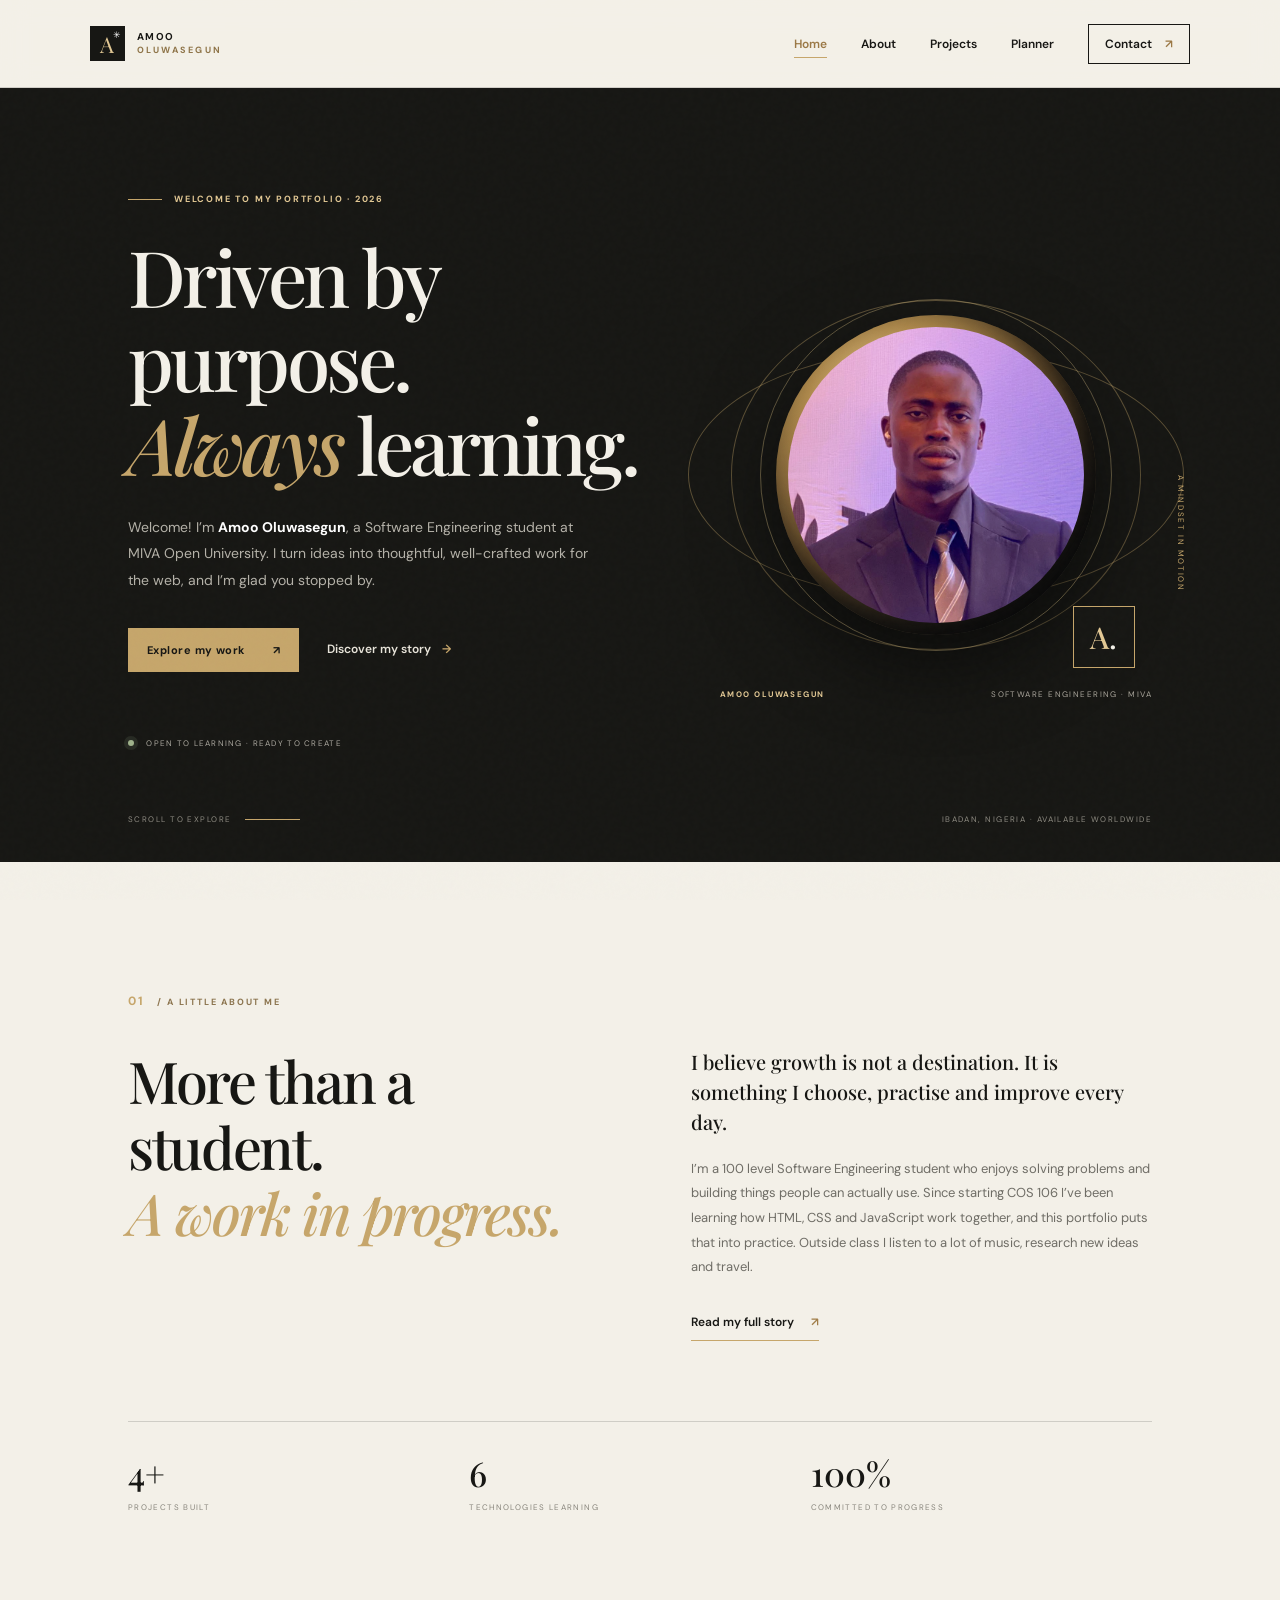
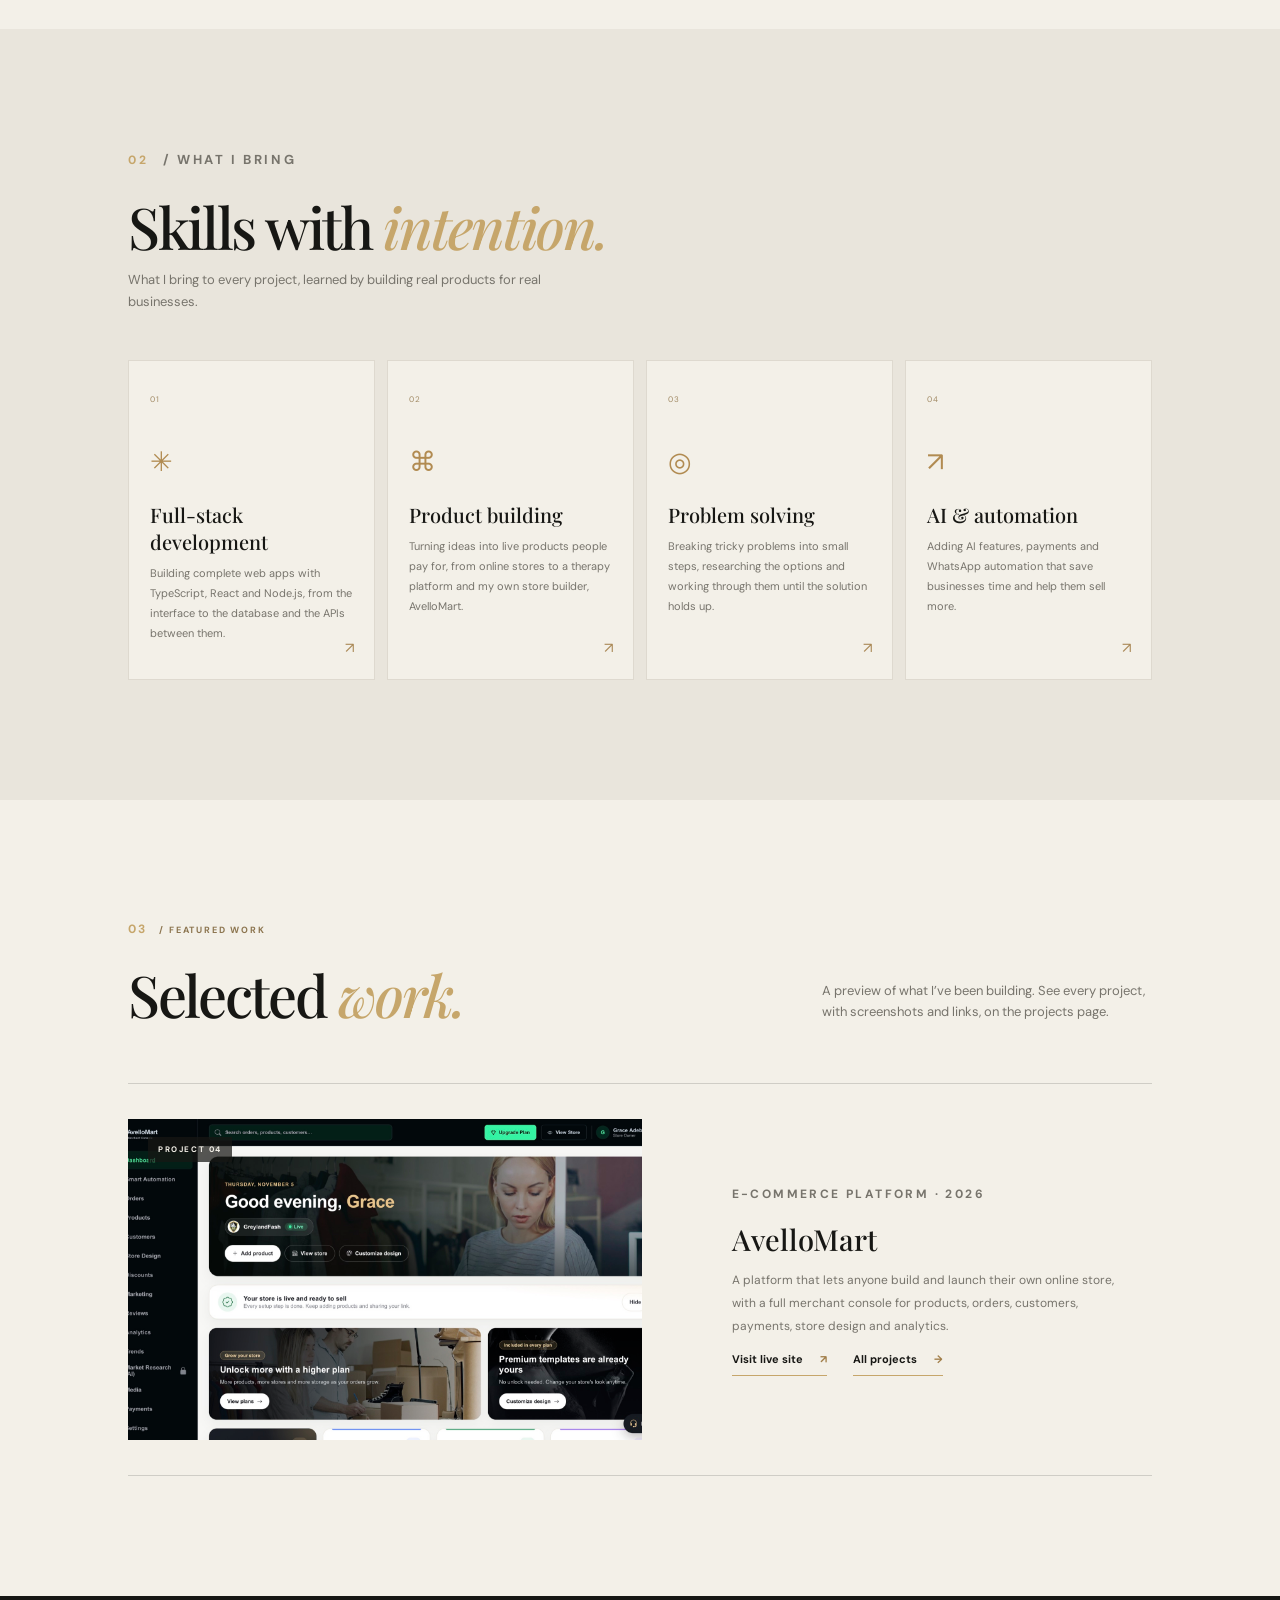
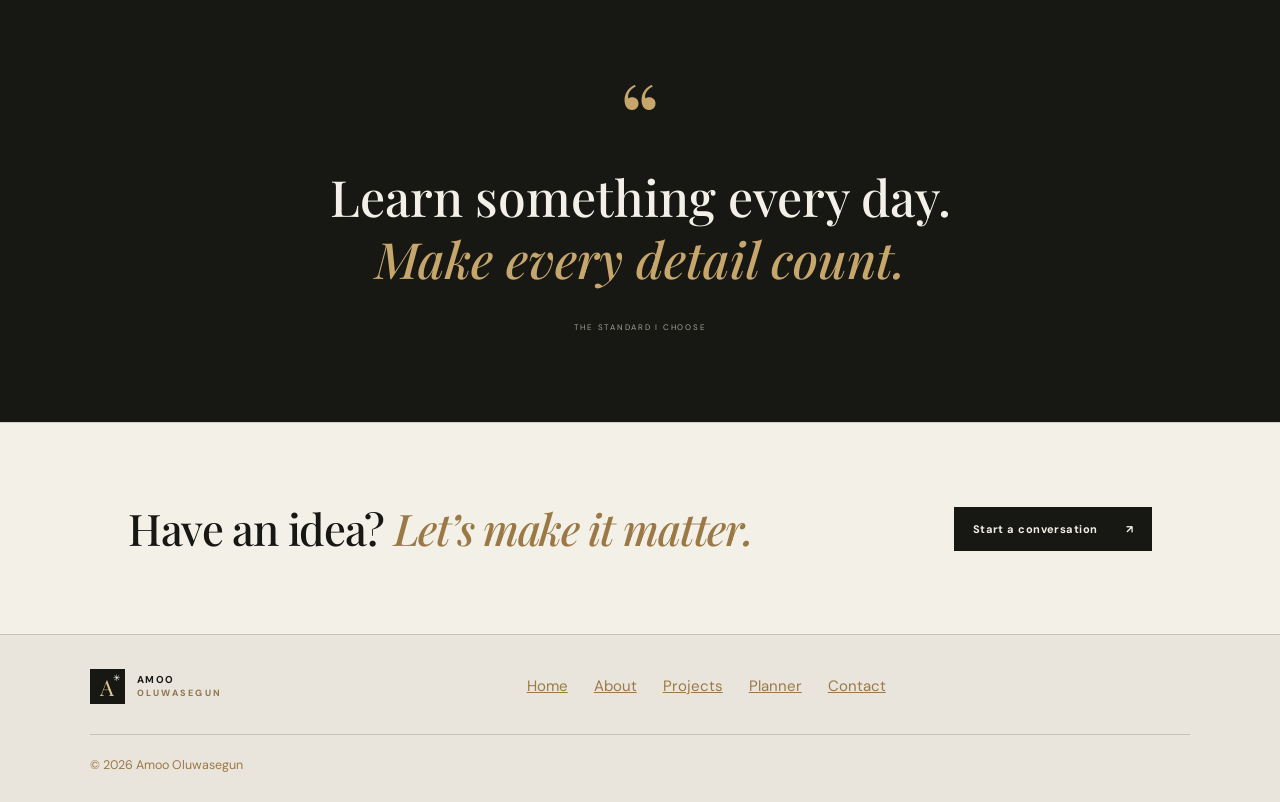
==== commit 6dc463d1: "Remove back-to-top link from all pages and update footer and hosting notes" ====
--- a/index.html
+++ b/index.html
@@ -150,7 +150,6 @@
         <li><a href="contact.html">Contact</a></li>
       </ul>
     </nav>
-    <a href="#top" class="back-top">Back to top ↑</a>
     <div class="footer-bottom">
       <small>© <span id="year">2026</span> Amoo Oluwasegun</small>
     </div>
--- a/style.css
+++ b/style.css
@@ -1844,16 +1844,7 @@
 
 .footer-nav a,
 .site-footer small,
-.back-top {
-  font-size: 9px;
-  letter-spacing: 0.14em;
-  color: var(--muted);
-  text-decoration: none;
-  text-transform: uppercase;
-}
-
-.footer-nav a:hover,
-.back-top:hover {
+.footer-nav a:hover {
   color: var(--gold-deep);
 }
 
@@ -1864,10 +1855,6 @@
   gap: 20px;
   padding-top: 20px;
   border-top: 1px solid var(--line);
-}
-
-.back-top {
-  color: var(--ink);
 }
 
 /* ---------- 14. Animations ---------- */
